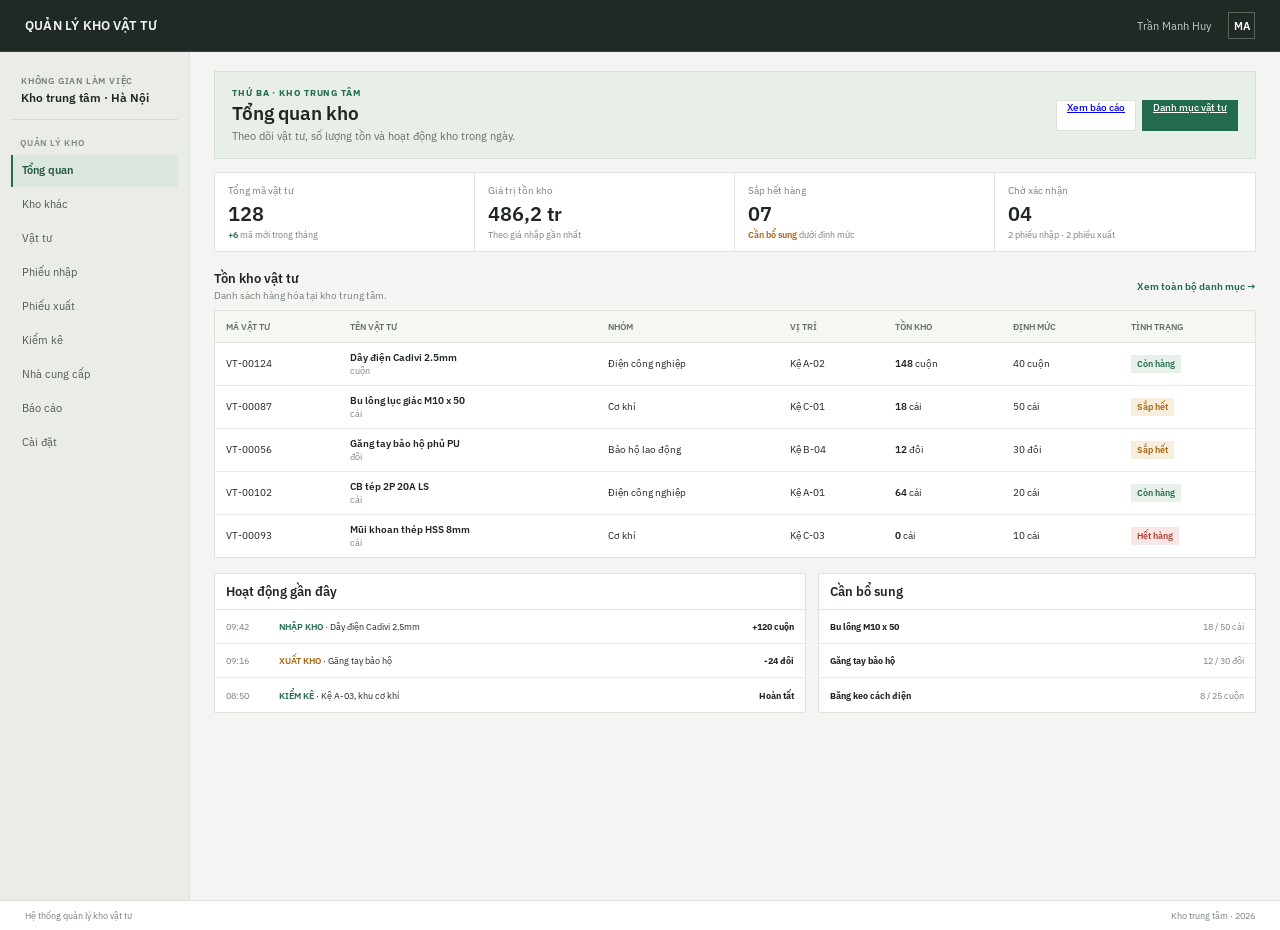
==== index.html @ 77044d99 "Create New Project New project" ====
<!doctype html>
<html lang="vi">
  <head>
    <meta charset="utf-8" />
    <meta name="viewport" content="width=device-width, initial-scale=1" />
    <title>Tổng quan kho vật tư</title>
    <link rel="preconnect" href="https://fonts.googleapis.com" />
    <link rel="preconnect" href="https://fonts.gstatic.com" crossorigin />
    <link
      href="https://fonts.googleapis.com/css2?family=IBM+Plex+Sans:wght@400;500;600;700&display=swap"
      rel="stylesheet"
    />
    <link rel="stylesheet" href="style.css" />
  </head>
  <body>
    <header class="topbar">
      <div class="brand">
        <span>QUẢN LÝ KHO VẬT TƯ</span>
      </div>
      <div class="top-right">
        <span class="top-date" id="today"></span><span>Trần Manh Huy</span
        ><span class="user">MA</span>
      </div>
    </header>
    <div class="layout">
      <aside class="sidebar">
        <div class="warehouse">
          <div class="label">Không gian làm việc</div>
          <div class="warehouse-name">Kho trung tâm · Hà Nội</div>
        </div>
        <div class="nav-label">Quản lý kho</div>
        <nav class="nav" aria-label="Điều hướng">
          <a class="active" href="index.html">Tổng quan</a>
          <a href="kho.html">Kho khác</a>
          <a href="vat-tu.html">Vật tư</a>
          <a href="phieu-nhap.html">Phiếu nhập</a>
          <a href="phieu-xuat.html">Phiếu xuất</a>
          <a href="kiem-ke.html">Kiểm kê</a>
          <a href="nha-cung-cap.html">Nhà cung cấp</a>
          <a href="bao-cao.html">Báo cáo</a>
          <a href="cai-dat.html">Cài đặt</a>
        </nav>
      </aside>
      <main>
        <section class="banner">
          <div>
            <div class="eyebrow">Thứ Ba · Kho trung tâm</div>
            <h1>Tổng quan kho</h1>
            <p class="subtitle">
              Theo dõi vật tư, số lượng tồn và hoạt động kho trong ngày.
            </p>
          </div>
          <div class="actions">
            <a class="button" href="bao-cao.html">Xem báo cáo</a
            ><a class="button primary" href="vat-tu.html">Danh mục vật tư</a>
          </div>
        </section>
        <section class="metrics">
          <div class="metric">
            <div class="metric-label">Tổng mã vật tư</div>
            <div class="metric-value" id="product-count">128</div>
            <div class="metric-note">
              <span class="up">+6</span> mã mới trong tháng
            </div>
          </div>
          <div class="metric">
            <div class="metric-label">Giá trị tồn kho</div>
            <div class="metric-value">486,2 tr</div>
            <div class="metric-note">Theo giá nhập gần nhất</div>
          </div>
          <div class="metric">
            <div class="metric-label">Sắp hết hàng</div>
            <div class="metric-value" id="low-count">07</div>
            <div class="metric-note">
              <span class="warn">Cần bổ sung</span> dưới định mức
            </div>
          </div>
          <div class="metric">
            <div class="metric-label">Chờ xác nhận</div>
            <div class="metric-value">04</div>
            <div class="metric-note">2 phiếu nhập · 2 phiếu xuất</div>
          </div>
        </section>
        <section>
          <div class="section-head">
            <div>
              <h2>Tồn kho vật tư</h2>
              <div class="caption">Danh sách hàng hóa tại kho trung tâm.</div>
            </div>
            <a class="link" href="vat-tu.html">Xem toàn bộ danh mục →</a>
          </div>
          <div class="table-wrap">
            <table>
              <thead>
                <tr>
                  <th>MÃ VẬT TƯ</th>
                  <th>TÊN VẬT TƯ</th>
                  <th>NHÓM</th>
                  <th>VỊ TRÍ</th>
                  <th>TỒN KHO</th>
                  <th>ĐỊNH MỨC</th>
                  <th>TÌNH TRẠNG</th>
                </tr>
              </thead>
              <tbody>
                <tr>
                  <td>VT-00124</td>
                  <td>
                    <div class="product">Dây điện Cadivi 2.5mm</div>
                    <div class="sku">cuộn</div>
                  </td>
                  <td>Điện công nghiệp</td>
                  <td>Kệ A-02</td>
                  <td><span class="qty">148</span> cuộn</td>
                  <td>40 cuộn</td>
                  <td><span class="status good">Còn hàng</span></td>
                </tr>
                <tr>
                  <td>VT-00087</td>
                  <td>
                    <div class="product">Bu lông lục giác M10 x 50</div>
                    <div class="sku">cái</div>
                  </td>
                  <td>Cơ khí</td>
                  <td>Kệ C-01</td>
                  <td><span class="qty">18</span> cái</td>
                  <td>50 cái</td>
                  <td><span class="status low">Sắp hết</span></td>
                </tr>
                <tr>
                  <td>VT-00056</td>
                  <td>
                    <div class="product">Găng tay bảo hộ phủ PU</div>
                    <div class="sku">đôi</div>
                  </td>
                  <td>Bảo hộ lao động</td>
                  <td>Kệ B-04</td>
                  <td><span class="qty">12</span> đôi</td>
                  <td>30 đôi</td>
                  <td><span class="status low">Sắp hết</span></td>
                </tr>
                <tr>
                  <td>VT-00102</td>
                  <td>
                    <div class="product">CB tép 2P 20A LS</div>
                    <div class="sku">cái</div>
                  </td>
                  <td>Điện công nghiệp</td>
                  <td>Kệ A-01</td>
                  <td><span class="qty">64</span> cái</td>
                  <td>20 cái</td>
                  <td><span class="status good">Còn hàng</span></td>
                </tr>
                <tr>
                  <td>VT-00093</td>
                  <td>
                    <div class="product">Mũi khoan thép HSS 8mm</div>
                    <div class="sku">cái</div>
                  </td>
                  <td>Cơ khí</td>
                  <td>Kệ C-03</td>
                  <td><span class="qty">0</span> cái</td>
                  <td>10 cái</td>
                  <td><span class="status empty">Hết hàng</span></td>
                </tr>
              </tbody>
            </table>
          </div>
        </section>
        <section class="lower">
          <div class="panel">
            <div class="panel-title"><h2>Hoạt động gần đây</h2></div>
            <div class="activity">
              <span class="time">09:42</span
              ><span
                ><span class="type">NHẬP KHO</span> · Dây điện Cadivi
                2.5mm</span
              ><strong>+120 cuộn</strong>
            </div>
            <div class="activity">
              <span class="time">09:16</span
              ><span
                ><span class="type out">XUẤT KHO</span> · Găng tay bảo hộ</span
              ><strong>-24 đôi</strong>
            </div>
            <div class="activity">
              <span class="time">08:50</span
              ><span
                ><span class="type">KIỂM KÊ</span> · Kệ A-03, khu cơ khí</span
              ><strong>Hoàn tất</strong>
            </div>
          </div>
          <div class="panel">
            <div class="panel-title"><h2>Cần bổ sung</h2></div>
            <div class="stock-line">
              <strong>Bu lông M10 x 50</strong
              ><span class="stock-note">18 / 50 cái</span>
            </div>
            <div class="stock-line">
              <strong>Găng tay bảo hộ</strong
              ><span class="stock-note">12 / 30 đôi</span>
            </div>
            <div class="stock-line">
              <strong>Băng keo cách điện</strong
              ><span class="stock-note">8 / 25 cuộn</span>
            </div>
          </div>
        </section>
      </main>
    </div>
    <footer class="footer">
      <span>Hệ thống quản lý kho vật tư</span><span>Kho trung tâm · 2026</span>
    </footer>
  </body>
</html>
---- style.css ----
:root {
  font-family: "IBM Plex Sans", sans-serif;
  color: #202720;
  background: #f4f5f2;
  font-synthesis: none;
  text-rendering: optimizeLegibility;
  --ink: #202720;
  --muted: #778078;
  --line: #dfe3dc;
  --paper: #fff;
  --green: #236b4d;
  --green-soft: #e7f0e9;
  --amber: #a76613;
  --amber-soft: #f8eedc;
  --red: #ad4138;
  --red-soft: #f7e8e5;
}
* {
  box-sizing: border-box;
}
body {
  margin: 0;
  min-width: 320px;
  min-height: 100vh;
}
button,
input,
select {
  font: inherit;
  color: inherit;
}
button {
  cursor: pointer;
}
.topbar {
  height: 52px;
  display: flex;
  align-items: center;
  justify-content: space-between;
  padding: 0 25px;
  background: #202a24;
  color: #f2f5f1;
  border-bottom: 1px solid #39443d;
}
.brand {
  display: flex;
  align-items: center;
  gap: 9px;
  font-size: 13px;
  font-weight: 600;
  letter-spacing: 0.2px;
}
.top-right {
  display: flex;
  align-items: center;
  gap: 17px;
  color: #c4cdc5;
  font-size: 11px;
}
.user {
  width: 27px;
  height: 27px;
  display: grid;
  place-items: center;
  border: 1px solid #59645b;
  color: #fff;
  font-weight: 600;
}
.layout {
  min-height: calc(100vh - 82px);
  display: grid;
  grid-template-columns: 190px minmax(0, 1fr);
}
.sidebar {
  position: sticky;
  top: 0;
  z-index: 5;
  align-self: start;
  height: calc(100vh - 52px);
  overflow-y: auto;
  padding: 14px 11px;
  background: #e9ece7;
  border-right: 1px solid var(--line);
}
.warehouse {
  padding: 9px 10px 14px;
  border-bottom: 1px solid #d6dcd4;
}
.label {
  color: var(--muted);
  font-size: 9px;
  font-weight: 600;
  letter-spacing: 0.8px;
  text-transform: uppercase;
}
.warehouse-name {
  margin-top: 4px;
  font-size: 12px;
  font-weight: 600;
}
.warehouse-list {
  border: 1px solid var(--line);
  background: var(--paper);
}
.warehouse-list details + details {
  border-top: 1px solid var(--line);
}
.warehouse-list summary {
  display: flex;
  align-items: center;
  justify-content: space-between;
  gap: 12px;
  min-height: 52px;
  padding: 8px 13px;
  cursor: pointer;
  list-style-position: inside;
  font-size: 11px;
  font-weight: 600;
}
.warehouse-list summary:hover {
  background: #f7f8f5;
}
.warehouse-summary {
  display: inline-flex;
  align-items: center;
  gap: 12px;
}
.warehouse-summary small {
  color: var(--muted);
  font-size: 10px;
  font-weight: 400;
}
.warehouse-detail {
  padding: 0 12px 12px;
}
.nav-label {
  margin: 17px 9px 7px;
  color: #828b82;
  font-size: 9px;
  font-weight: 600;
  letter-spacing: 0.8px;
  text-transform: uppercase;
}
.nav {
  display: grid;
  gap: 2px;
}
.nav a {
  height: 32px;
  display: block;
  padding: 8px 9px;
  border-left: 2px solid transparent;
  color: #505950;
  text-decoration: none;
  font-size: 11px;
}
.nav a:hover {
  background: #dfe5de;
}
.nav a.active {
  border-left-color: var(--green);
  background: #dce8dd;
  color: #20593f;
  font-weight: 600;
}
main {
  min-width: 0;
  padding: 19px 24px 25px;
}
.banner {
  display: flex;
  align-items: center;
  justify-content: space-between;
  gap: 15px;
  padding: 15px 17px;
  border: 1px solid #d6e0d5;
  background: #e8efe7;
}
.eyebrow {
  margin-bottom: 3px;
  color: var(--green);
  font-size: 9px;
  font-weight: 700;
  letter-spacing: 0.9px;
  text-transform: uppercase;
}
h1 {
  margin: 0;
  font-size: 19px;
  font-weight: 600;
}
.subtitle {
  margin: 4px 0 0;
  color: #637064;
  font-size: 11px;
}
.actions {
  display: flex;
  gap: 6px;
  flex-shrink: 0;
}
.button {
  height: 31px;
  padding: 0 10px;
  border: 1px solid var(--line);
  background: #fff;
  font-size: 10px;
  font-weight: 500;
}
.button:hover {
  background: #f4f6f2;
}
.button-danger {
  border-color: #e8cfcc;
  background: var(--red-soft);
  color: var(--red);
}
.button-danger:disabled {
  opacity: 0.7;
}
.primary {
  border-color: var(--green);
  background: var(--green);
  color: white;
}
.primary:hover {
  background: #19583e;
}
.metrics {
  display: grid;
  grid-template-columns: repeat(4, minmax(0, 1fr));
  margin: 13px 0 18px;
  border: 1px solid var(--line);
  background: var(--paper);
}
.metric {
  padding: 11px 13px;
  border-right: 1px solid var(--line);
}
.metric:last-child {
  border: 0;
}
.metric-label {
  color: var(--muted);
  font-size: 10px;
}
.metric-value {
  margin-top: 3px;
  font-size: 20px;
  font-weight: 600;
}
.metric-note {
  margin-top: 2px;
  color: var(--muted);
  font-size: 9px;
}
.up {
  color: var(--green);
  font-weight: 600;
}
.warn {
  color: var(--amber);
  font-weight: 600;
}
.section-head {
  display: flex;
  align-items: center;
  justify-content: space-between;
  margin-bottom: 8px;
}
h2 {
  margin: 0;
  font-size: 13px;
  font-weight: 600;
}
.caption {
  margin-top: 2px;
  color: var(--muted);
  font-size: 10px;
}
.link {
  padding: 3px 0;
  border: 0;
  background: none;
  color: var(--green);
  font-size: 10px;
  font-weight: 600;
  text-decoration: none;
}
.filters {
  display: flex;
  align-items: center;
  gap: 6px;
  flex-wrap: wrap;
  margin-bottom: 8px;
}
.field {
  height: 30px;
  min-width: 135px;
  padding: 0 8px;
  border: 1px solid var(--line);
  border-radius: 0;
  background: #fff;
  font-size: 10px;
  outline: none;
}
.field:focus {
  border-color: #6e9a7d;
  box-shadow: 0 0 0 2px var(--green-soft);
}
.search {
  width: 240px;
}
.filter-spacer {
  flex: 1;
}
.result-count {
  color: var(--muted);
  font-size: 10px;
}
.table-wrap {
  overflow: auto;
  border: 1px solid var(--line);
  background: #fff;
}
table {
  width: 100%;
  border-collapse: collapse;
  text-align: left;
  white-space: nowrap;
}
thead {
  background: #f5f7f3;
}
th {
  height: 31px;
  padding: 0 11px;
  border-bottom: 1px solid var(--line);
  color: #697269;
  font-size: 9px;
  font-weight: 600;
}
td {
  height: 43px;
  padding: 0 11px;
  border-bottom: 1px solid #e9ece7;
  font-size: 10px;
}
tbody tr:last-child td {
  border-bottom: 0;
}
tbody tr:hover {
  background: #fafbf9;
}
.product {
  font-weight: 600;
}
.sku {
  margin-top: 1px;
  color: var(--muted);
  font-size: 9px;
}
.qty {
  font-weight: 600;
}
.status {
  display: inline-flex;
  min-height: 18px;
  align-items: center;
  padding: 0 6px;
  font-size: 9px;
  font-weight: 600;
}
.good {
  background: var(--green-soft);
  color: var(--green);
}
.low {
  background: var(--amber-soft);
  color: var(--amber);
}
.empty {
  background: var(--red-soft);
  color: var(--red);
}
.table-footer {
  min-height: 32px;
  display: flex;
  align-items: center;
  justify-content: space-between;
  padding: 0 10px;
  border-top: 1px solid var(--line);
  color: var(--muted);
  font-size: 9px;
}
.pages {
  display: flex;
  gap: 3px;
}
.page {
  width: 22px;
  height: 21px;
  border: 1px solid var(--line);
  background: #fff;
  font-size: 9px;
}
.page.current {
  border-color: var(--green);
  background: var(--green);
  color: #fff;
}
.lower {
  display: grid;
  grid-template-columns: 1.15fr 0.85fr;
  gap: 12px;
  margin-top: 15px;
}
.panel {
  border: 1px solid var(--line);
  background: #fff;
}
.panel-title {
  padding: 9px 11px;
  border-bottom: 1px solid var(--line);
}
.activity,
.stock-line {
  min-height: 34px;
  display: grid;
  align-items: center;
  gap: 8px;
  padding: 0 11px;
  border-bottom: 1px solid #e9ece7;
  font-size: 9px;
}
.activity {
  grid-template-columns: 45px 1fr auto;
}
.stock-line {
  grid-template-columns: 1fr auto;
}
.activity:last-child,
.stock-line:last-child {
  border-bottom: 0;
}
.time,
.stock-note {
  color: var(--muted);
}
.type {
  color: var(--green);
  font-weight: 600;
}
.type.out {
  color: var(--amber);
}
.footer {
  height: 30px;
  display: flex;
  align-items: center;
  justify-content: space-between;
  padding: 0 25px;
  border-top: 1px solid var(--line);
  background: #fff;
  color: var(--muted);
  font-size: 9px;
}
.toast {
  position: fixed;
  right: 17px;
  bottom: 17px;
  z-index: 5;
  padding: 10px 13px;
  background: #202a24;
  color: white;
  font-size: 11px;
  opacity: 0;
  transform: translateY(6px);
  transition: 0.18s;
  pointer-events: none;
}
.toast.show {
  opacity: 1;
  transform: translateY(0);
}
.backdrop {
  position: fixed;
  inset: 0;
  z-index: 10;
  display: none;
  align-items: center;
  justify-content: center;
  padding: 15px;
  background: #16201877;
}
.backdrop.open {
  display: flex;
}
.modal {
  width: min(420px, 100%);
  border: 1px solid var(--line);
  background: #fff;
}
.modal-head {
  display: flex;
  align-items: center;
  justify-content: space-between;
  padding: 12px 15px;
  border-bottom: 1px solid var(--line);
}
.modal-head h2 {
  font-size: 14px;
}
.close {
  width: 25px;
  height: 25px;
  border: 1px solid var(--line);
  background: #fff;
  font-size: 16px;
}
.form {
  display: grid;
  grid-template-columns: 1fr 1fr;
  gap: 10px;
  padding: 14px 15px;
}
.form-field {
  display: grid;
  gap: 4px;
}
.form-field-wide {
  grid-column: 1 / -1;
}
.form-field label {
  color: #5d675e;
  font-size: 9px;
  font-weight: 600;
}
.form-field input,
.form-field select,
.form-field textarea {
  height: 31px;
  width: 100%;
  padding: 0 8px;
  border: 1px solid var(--line);
  border-radius: 0;
  background: #fff;
  font-size: 10px;
  outline: none;
}
.form-field textarea {
  min-height: 72px;
  padding: 8px;
  resize: vertical;
}
.transaction-form {
  margin-bottom: 16px;
}
.form-note {
  margin: 0;
  color: var(--muted);
  font-size: 10px;
}
.form-actions {
  display: flex;
  align-items: center;
  justify-content: space-between;
  gap: 12px;
  padding: 0 15px 12px;
}
.button:disabled {
  cursor: not-allowed;
  opacity: 0.55;
}
.modal-actions {
  display: flex;
  justify-content: flex-end;
  gap: 6px;
  padding: 10px 15px;
  border-top: 1px solid var(--line);
}
@media (max-width: 800px) {
  .layout {
    grid-template-columns: 155px minmax(0, 1fr);
  }
  main {
    padding: 15px;
  }
  .metrics {
    grid-template-columns: 1fr 1fr;
  }
  .metric:nth-child(2) {
    border-right: 0;
  }
  .metric:nth-child(-n + 2) {
    border-bottom: 1px solid var(--line);
  }
  .lower {
    grid-template-columns: 1fr;
  }
}
@media (max-width: 560px) {
  .topbar {
    height: 47px;
    padding: 0 12px;
  }
  .top-right {
    gap: 8px;
  }
  .top-date {
    display: none;
  }
  .layout {
    display: block;
    min-height: calc(100vh - 77px);
  }
  .sidebar {
    height: auto;
    overflow: visible;
    padding: 5px 8px;
    border-right: 0;
    border-bottom: 1px solid var(--line);
  }
  .warehouse,
  .nav-label {
    display: none;
  }
  .nav {
    display: flex;
    overflow: auto;
    gap: 2px;
  }
  .nav a {
    flex: 0 0 auto;
    height: 30px;
    padding: 8px;
    border-left: 0;
    border-bottom: 2px solid transparent;
  }
  .nav a.active {
    border-bottom-color: var(--green);
  }
  main {
    padding: 12px 10px 18px;
  }
  .banner {
    align-items: flex-start;
    padding: 11px;
  }
  .subtitle {
    max-width: 220px;
    line-height: 1.4;
  }
  .actions .button:not(.primary) {
    display: none;
  }
  h1 {
    font-size: 17px;
  }
  .metric {
    padding: 9px;
  }
  .metric-value {
    font-size: 18px;
  }
  .search {
    width: 100%;
    flex: 1 1 100%;
  }
  .field {
    min-width: 0;
    flex: 1;
  }
  .filter-spacer {
    display: none;
  }
  .footer {
    padding: 0 10px;
  }
}
.report-transactions {
  margin-top: 15px;
}
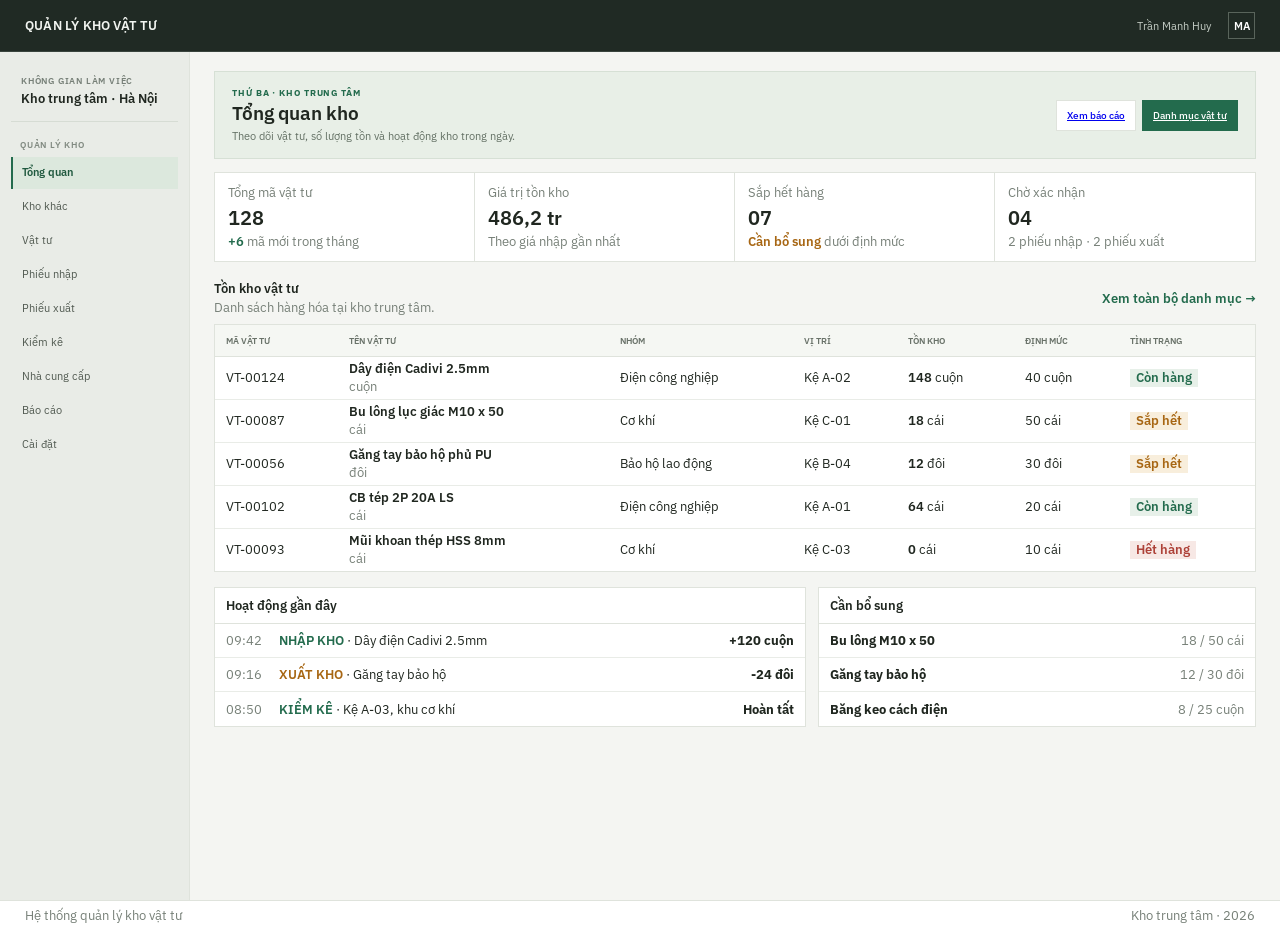
==== commit 95b9bc8c: "new script" ====
--- a/index.html
+++ b/index.html
@@ -11,6 +11,7 @@
       rel="stylesheet"
     />
     <link rel="stylesheet" href="style.css" />
+    <script src="script.js"></script>
   </head>
   <body>
     <header class="topbar">
--- a/style.css
+++ b/style.css
@@ -95,7 +95,7 @@
 }
 .warehouse-name {
   margin-top: 4px;
-  font-size: 12px;
+  font-size: 13px;
   font-weight: 600;
 }
 .warehouse-list {
@@ -176,6 +176,7 @@
   border: 1px solid #d6e0d5;
   background: #e8efe7;
 }
+
 .eyebrow {
   margin-bottom: 3px;
   color: var(--green);
@@ -200,10 +201,14 @@
   flex-shrink: 0;
 }
 .button {
+  display: inline-flex;
+  align-items: center;
+  justify-content: center;
   height: 31px;
   padding: 0 10px;
   border: 1px solid var(--line);
   background: #fff;
+  text-align: center;
   font-size: 10px;
   font-weight: 500;
 }
@@ -242,7 +247,7 @@
 }
 .metric-label {
   color: var(--muted);
-  font-size: 10px;
+  font-size: 13px;
 }
 .metric-value {
   margin-top: 3px;
@@ -252,7 +257,7 @@
 .metric-note {
   margin-top: 2px;
   color: var(--muted);
-  font-size: 9px;
+  font-size: 13px;
 }
 .up {
   color: var(--green);
@@ -276,14 +281,14 @@
 .caption {
   margin-top: 2px;
   color: var(--muted);
-  font-size: 10px;
+  font-size: 13px;
 }
 .link {
   padding: 3px 0;
   border: 0;
   background: none;
   color: var(--green);
-  font-size: 10px;
+  font-size: 13px;
   font-weight: 600;
   text-decoration: none;
 }
@@ -301,7 +306,7 @@
   border: 1px solid var(--line);
   border-radius: 0;
   background: #fff;
-  font-size: 10px;
+  font-size: 13px;
   outline: none;
 }
 .field:focus {
@@ -316,7 +321,7 @@
 }
 .result-count {
   color: var(--muted);
-  font-size: 10px;
+  font-size: 13px;
 }
 .table-wrap {
   overflow: auto;
@@ -344,7 +349,7 @@
   height: 43px;
   padding: 0 11px;
   border-bottom: 1px solid #e9ece7;
-  font-size: 10px;
+  font-size: 13px;
 }
 tbody tr:last-child td {
   border-bottom: 0;
@@ -358,7 +363,7 @@
 .sku {
   margin-top: 1px;
   color: var(--muted);
-  font-size: 9px;
+  font-size: 13px;
 }
 .qty {
   font-weight: 600;
@@ -368,7 +373,7 @@
   min-height: 18px;
   align-items: center;
   padding: 0 6px;
-  font-size: 9px;
+  font-size: 13px;
   font-weight: 600;
 }
 .good {
@@ -391,7 +396,7 @@
   padding: 0 10px;
   border-top: 1px solid var(--line);
   color: var(--muted);
-  font-size: 9px;
+  font-size: 13px;
 }
 .pages {
   display: flex;
@@ -402,7 +407,7 @@
   height: 21px;
   border: 1px solid var(--line);
   background: #fff;
-  font-size: 9px;
+  font-size: 13px;
 }
 .page.current {
   border-color: var(--green);
@@ -431,7 +436,7 @@
   gap: 8px;
   padding: 0 11px;
   border-bottom: 1px solid #e9ece7;
-  font-size: 9px;
+  font-size: 13px;
 }
 .activity {
   grid-template-columns: 45px 1fr auto;
@@ -463,7 +468,7 @@
   border-top: 1px solid var(--line);
   background: #fff;
   color: var(--muted);
-  font-size: 9px;
+  font-size: 13px;
 }
 .toast {
   position: fixed;
@@ -473,7 +478,7 @@
   padding: 10px 13px;
   background: #202a24;
   color: white;
-  font-size: 11px;
+  font-size: 13px;
   opacity: 0;
   transform: translateY(6px);
   transition: 0.18s;
@@ -533,7 +538,7 @@
 }
 .form-field label {
   color: #5d675e;
-  font-size: 9px;
+  font-size: 13px;
   font-weight: 600;
 }
 .form-field input,
@@ -545,7 +550,7 @@
   border: 1px solid var(--line);
   border-radius: 0;
   background: #fff;
-  font-size: 10px;
+  font-size: 13px;
   outline: none;
 }
 .form-field textarea {
@@ -559,7 +564,7 @@
 .form-note {
   margin: 0;
   color: var(--muted);
-  font-size: 10px;
+  font-size: 13px;
 }
 .form-actions {
   display: flex;
@@ -647,6 +652,7 @@
     align-items: flex-start;
     padding: 11px;
   }
+
   .subtitle {
     max-width: 220px;
     line-height: 1.4;
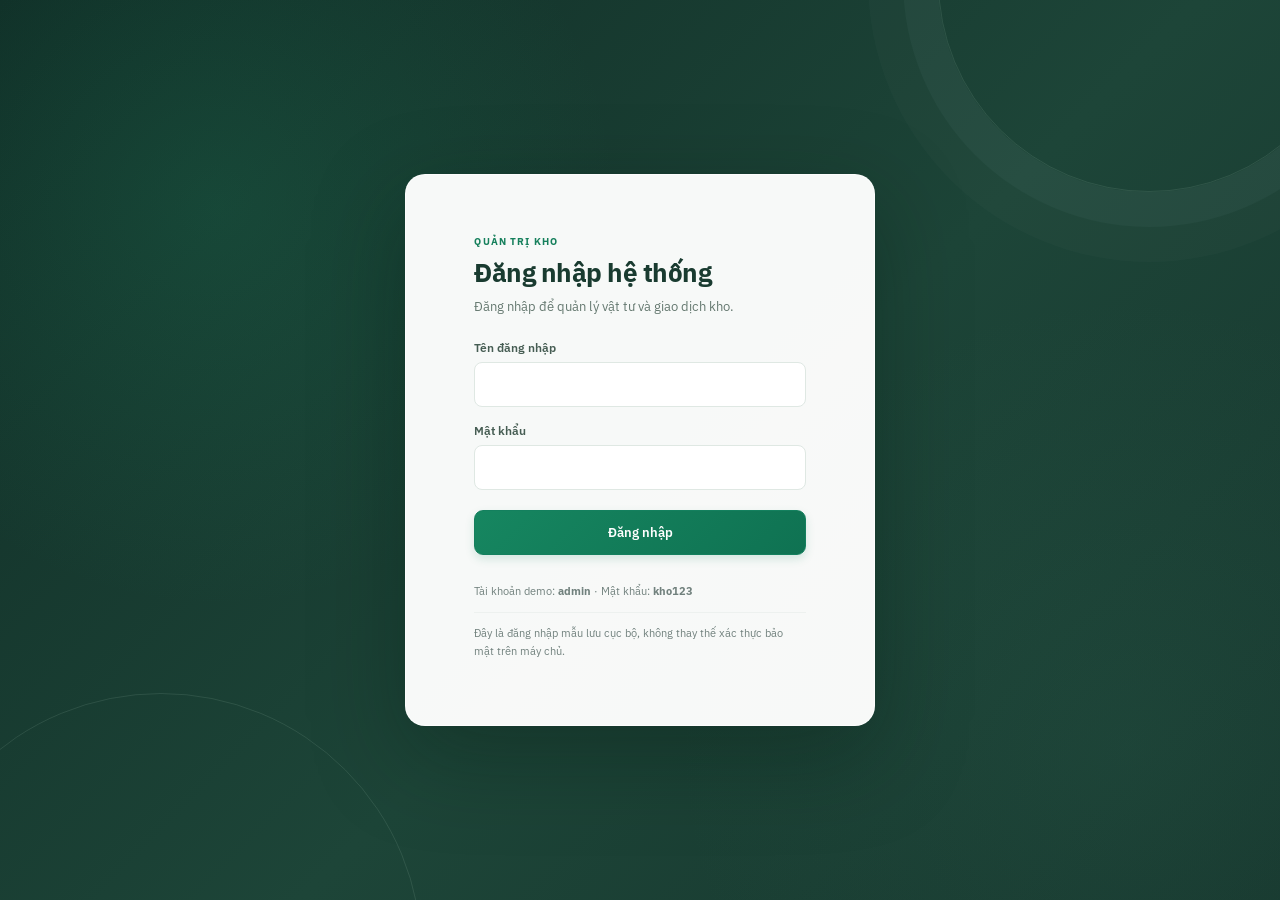
==== commit e4ce1281: "update" ====
--- a/index.html
+++ b/index.html
@@ -59,26 +59,26 @@
         <section class="metrics">
           <div class="metric">
             <div class="metric-label">Tổng mã vật tư</div>
-            <div class="metric-value" id="product-count">128</div>
+            <div class="metric-value" id="dashboard-product-count">128</div>
             <div class="metric-note">
               <span class="up">+6</span> mã mới trong tháng
             </div>
           </div>
           <div class="metric">
             <div class="metric-label">Giá trị tồn kho</div>
-            <div class="metric-value">486,2 tr</div>
+            <div class="metric-value" id="dashboard-stock-value">486,2 tr</div>
             <div class="metric-note">Theo giá nhập gần nhất</div>
           </div>
           <div class="metric">
             <div class="metric-label">Sắp hết hàng</div>
-            <div class="metric-value" id="low-count">07</div>
+            <div class="metric-value" id="dashboard-low-count">07</div>
             <div class="metric-note">
               <span class="warn">Cần bổ sung</span> dưới định mức
             </div>
           </div>
           <div class="metric">
             <div class="metric-label">Chờ xác nhận</div>
-            <div class="metric-value">04</div>
+            <div class="metric-value" id="dashboard-pending-count">04</div>
             <div class="metric-note">2 phiếu nhập · 2 phiếu xuất</div>
           </div>
         </section>
@@ -86,7 +86,7 @@
           <div class="section-head">
             <div>
               <h2>Tồn kho vật tư</h2>
-              <div class="caption">Danh sách hàng hóa tại kho trung tâm.</div>
+              <div class="caption" id="dashboard-inventory-caption">Danh sách hàng hóa tại kho trung tâm.</div>
             </div>
             <a class="link" href="vat-tu.html">Xem toàn bộ danh mục →</a>
           </div>
@@ -103,7 +103,7 @@
                   <th>TÌNH TRẠNG</th>
                 </tr>
               </thead>
-              <tbody>
+              <tbody id="dashboard-inventory-list">
                 <tr>
                   <td>VT-00124</td>
                   <td>
@@ -210,7 +210,7 @@
       </main>
     </div>
     <footer class="footer">
-      <span>Hệ thống quản lý kho vật tư</span><span>Kho trung tâm · 2026</span>
+      <span>Hệ thống quản lý kho vật tư</span><span id="dashboard-footer-warehouse">Kho trung tâm · 2026</span>
     </footer>
   </body>
 </html>
--- a/style.css
+++ b/style.css
@@ -176,6 +176,33 @@
   border: 1px solid #d6e0d5;
   background: #e8efe7;
 }
+.stocktake-banner {
+  flex-wrap: wrap;
+  gap: 14px 24px;
+}
+.stocktake-banner-copy {
+  flex: 1 1 220px;
+  min-width: 0;
+}
+.stocktake-banner .subtitle {
+  max-width: none;
+}
+.stocktake-banner-actions {
+  flex: 0 1 auto;
+  flex-wrap: wrap;
+  justify-content: flex-end;
+  gap: 8px;
+}
+.stocktake-banner-actions .button {
+  min-height: 36px;
+  padding: 0 12px;
+  color: var(--ink);
+  font-size: 12px;
+  text-decoration: none;
+}
+.stocktake-banner-actions .button.primary {
+  color: #fff;
+}
 
 .eyebrow {
   margin-bottom: 3px;
@@ -215,6 +242,31 @@
 .button:hover {
   background: #f4f6f2;
 }
+.row-actions {
+  display: flex;
+  align-items: center;
+  gap: 5px;
+}
+.stocktake-detail {
+  margin-top: 14px;
+}
+.stocktake-detail-title,
+.stocktake-detail-actions {
+  display: flex;
+  align-items: center;
+  justify-content: space-between;
+  gap: 12px;
+}
+.stocktake-detail-title .form-note {
+  margin: 3px 0 0;
+}
+.stocktake-detail-actions {
+  padding: 10px 12px;
+  border-top: 1px solid var(--line);
+}
+.stocktake-count-input {
+  width: 120px;
+}
 .button-danger {
   border-color: #e8cfcc;
   background: var(--red-soft);
@@ -558,8 +610,63 @@
   padding: 8px;
   resize: vertical;
 }
+.form-actions {
+  display: flex;
+  align-items: center;
+  justify-content: space-between;
+  gap: 10px;
+}
+.login-page {
+  min-height: 100vh;
+  display: grid;
+  place-items: center;
+  padding: 20px;
+  background: #f4f5f2;
+}
+.login-card {
+  width: min(440px, 100%);
+  border: 1px solid var(--line);
+  background: var(--paper);
+}
+.login-card > .eyebrow,
+.login-card > h1,
+.login-card > .subtitle,
+.login-note {
+  margin-right: 18px;
+  margin-left: 18px;
+}
+.login-card > .eyebrow {
+  margin-top: 20px;
+}
+.login-card > h1 {
+  font-size: 22px;
+}
+.login-form {
+  grid-template-columns: 1fr;
+}
+.login-form .button {
+  width: 100%;
+}
+.login-error {
+  margin: 0;
+  color: var(--red);
+  font-size: 13px;
+}
+.login-note {
+  color: var(--muted);
+  font-size: 12px;
+}
+[hidden] {
+  display: none !important;
+}
 .transaction-form {
   margin-bottom: 16px;
+}
+.transaction-form > .panel-title {
+  display: flex;
+  align-items: center;
+  justify-content: space-between;
+  gap: 12px;
 }
 .form-note {
   margin: 0;
@@ -573,6 +680,71 @@
   gap: 12px;
   padding: 0 15px 12px;
 }
+.document-heading {
+  display: flex;
+  align-items: flex-start;
+  justify-content: space-between;
+  gap: 16px;
+  padding: 4px 0 13px;
+  border-bottom: 1px solid #aeb8ad;
+}
+.document-organization {
+  font-size: 13px;
+  font-weight: 700;
+  letter-spacing: 0.3px;
+}
+.document-warehouse {
+  margin-top: 4px;
+  color: var(--muted);
+  font-size: 12px;
+}
+.document-title {
+  min-width: 190px;
+  text-align: center;
+}
+.document-title h3 {
+  margin: 0;
+  font-size: 17px;
+  letter-spacing: 0.6px;
+}
+.document-title span {
+  display: block;
+  margin-top: 4px;
+  color: var(--muted);
+  font-size: 11px;
+}
+.document-items-detail td {
+  padding: 10px 14px;
+  background: #f7f8f5;
+  color: #505950;
+  font-size: 13px;
+}
+.document-items-detail ol {
+  display: grid;
+  gap: 4px;
+  margin: 0;
+  padding-left: 22px;
+}
+.document-items-note {
+  margin: 0 0 7px;
+  color: var(--amber);
+  font-size: 11px;
+  font-weight: 600;
+}
+.voucher-item-count {
+  margin-bottom: 4px;
+  color: #505950;
+  font-size: 11px;
+  font-weight: 600;
+}
+.voucher-items-list {
+  display: grid;
+  gap: 3px;
+  margin: 0;
+  padding-left: 18px;
+  color: #505950;
+  font-size: 12px;
+}
 .button:disabled {
   cursor: not-allowed;
   opacity: 0.55;
@@ -660,6 +832,9 @@
   .actions .button:not(.primary) {
     display: none;
   }
+  .stocktake-banner-actions .button:not(.primary) {
+    display: inline-flex;
+  }
   h1 {
     font-size: 17px;
   }
@@ -683,7 +858,1281 @@
   .footer {
     padding: 0 10px;
   }
+  .document-heading {
+    flex-direction: column;
+    gap: 10px;
+  }
+  .document-title {
+    min-width: 0;
+    width: 100%;
+    text-align: left;
+  }
+}
+@page {
+  size: A4 portrait;
+  margin: 14mm;
+}
+@media print {
+  body {
+    min-width: 0;
+    background: #fff;
+    color: #000;
+  }
+  .topbar,
+  .sidebar,
+  .footer,
+  main > :not(.transaction-form),
+  .transaction-form > .panel-title,
+  .form-actions {
+    display: none !important;
+  }
+  .layout {
+    display: block;
+    min-height: 0;
+  }
+  main {
+    padding: 0;
+  }
+  .transaction-form {
+    margin: 0;
+    border: 0;
+  }
+  .form {
+    gap: 12px 16px;
+    padding: 0;
+  }
+  .form-field label {
+    color: #000;
+  }
+  .form-field input,
+  .form-field select,
+  .form-field textarea {
+    border: 0;
+    border-bottom: 1px solid #777;
+    background: transparent;
+    color: #000;
+    appearance: none;
+  }
+  .form-field textarea {
+    min-height: 90px;
+  }
+  .document-heading {
+    padding-top: 0;
+    border-bottom: 1px solid #333;
+  }
+  .document-warehouse,
+  .document-title span,
+  .signature span {
+    color: #333;
+  }
 }
 .report-transactions {
   margin-top: 15px;
 }
+
+/* Refined warehouse workspace */
+:root {
+  color: #172b26;
+  background: #f3f6f5;
+  --ink: #172b26;
+  --muted: #71817d;
+  --line: #e3ebe8;
+  --paper: #fff;
+  --green: #14805e;
+  --green-soft: #e4f4ed;
+  --amber: #a76613;
+  --amber-soft: #fff4df;
+  --red: #b54747;
+  --red-soft: #fcebea;
+  --shadow-card: 0 8px 26px rgb(27 55 46 / 5%);
+}
+
+body {
+  color: var(--ink);
+  background:
+    radial-gradient(ellipse at 86% 0%, rgb(221 240 232 / 38%), transparent 32rem),
+    #f3f6f5;
+}
+
+.topbar {
+  position: relative;
+  z-index: 6;
+  height: 64px;
+  padding: 0 30px;
+  background: #102a24;
+  border-bottom: 1px solid rgb(255 255 255 / 8%);
+  box-shadow: 0 4px 18px rgb(13 37 31 / 12%);
+}
+
+.brand {
+  gap: 12px;
+  color: #f5fbf8;
+  font-size: 13px;
+  letter-spacing: 0.7px;
+}
+
+.brand::before {
+  width: 31px;
+  height: 31px;
+  display: grid;
+  place-items: center;
+  border: 1px solid rgb(158 228 195 / 38%);
+  border-radius: 10px;
+  background: linear-gradient(145deg, #24a477, #147154);
+  box-shadow: 0 5px 12px rgb(14 128 91 / 28%);
+  color: #fff;
+  content: "K";
+  font-size: 15px;
+  font-weight: 700;
+}
+
+.top-right {
+  gap: 14px;
+  color: #c4d5ce;
+  font-size: 12px;
+}
+
+.user {
+  width: 34px;
+  height: 34px;
+  border: 1px solid rgb(190 224 207 / 28%);
+  border-radius: 50%;
+  background: #25473c;
+  color: #e9fff3;
+  font-size: 11px;
+}
+
+.layout {
+  min-height: calc(100vh - 94px);
+  grid-template-columns: 238px minmax(0, 1fr);
+}
+
+.sidebar {
+  top: 64px;
+  height: calc(100vh - 64px);
+  padding: 22px 14px;
+  background: #fff;
+  border-right: 1px solid var(--line);
+}
+
+.warehouse {
+  margin: 0 2px 19px;
+  padding: 14px 12px 16px;
+  border: 1px solid #e6eeea;
+  border-radius: 12px;
+  background: linear-gradient(135deg, #f8fbf9, #f0f7f3);
+}
+
+.label,
+.nav-label {
+  color: #82918b;
+  font-size: 10px;
+  letter-spacing: 1px;
+}
+
+.warehouse-name {
+  margin-top: 7px;
+  color: #26443a;
+  font-size: 13px;
+}
+
+.nav-label {
+  margin: 20px 11px 9px;
+}
+
+.nav {
+  gap: 4px;
+}
+
+.nav a {
+  position: relative;
+  height: auto;
+  min-height: 40px;
+  padding: 11px 12px 11px 15px;
+  border: 0;
+  border-radius: 9px;
+  color: #5e706a;
+  font-size: 13px;
+  transition: background-color 180ms ease, color 180ms ease, transform 180ms ease;
+}
+
+.nav a:hover {
+  transform: translateX(2px);
+  background: #f1f7f4;
+  color: #1b7255;
+}
+
+.nav a.active {
+  background: #e8f5ee;
+  color: #126b4d;
+  font-weight: 600;
+}
+
+.nav a.active::before {
+  position: absolute;
+  top: 9px;
+  bottom: 9px;
+  left: 0;
+  width: 3px;
+  border-radius: 0 5px 5px 0;
+  background: #16835f;
+  content: "";
+}
+
+main {
+  padding: 30px clamp(18px, 3vw, 42px) 38px;
+  animation: workspace-enter 460ms ease both;
+}
+
+.banner {
+  position: relative;
+  overflow: hidden;
+  min-height: 130px;
+  padding: 25px 27px;
+  border: 1px solid #dcebe3;
+  border-radius: 16px;
+  background: linear-gradient(112deg, #eaf6ef 0%, #f5faf7 64%, #e8f4ee 100%);
+  box-shadow: var(--shadow-card);
+}
+
+.banner::after {
+  position: absolute;
+  top: -76px;
+  right: 7%;
+  width: 210px;
+  height: 210px;
+  border: 1px solid rgb(20 128 94 / 8%);
+  border-radius: 50%;
+  box-shadow: 0 0 0 24px rgb(20 128 94 / 3%), 0 0 0 48px rgb(20 128 94 / 2%);
+  content: "";
+  pointer-events: none;
+}
+
+.banner > * {
+  position: relative;
+  z-index: 1;
+}
+
+.eyebrow {
+  margin-bottom: 7px;
+  color: #16805c;
+  font-size: 10px;
+  letter-spacing: 1.15px;
+}
+
+h1 {
+  color: #18392e;
+  font-size: clamp(22px, 2vw, 27px);
+  font-weight: 700;
+  letter-spacing: -0.5px;
+}
+
+.subtitle {
+  margin-top: 7px;
+  color: #657970;
+  font-size: 13px;
+  line-height: 1.55;
+}
+
+.actions {
+  gap: 9px;
+}
+
+.button {
+  min-height: 38px;
+  height: auto;
+  padding: 0 14px;
+  border: 1px solid #dce7e2;
+  border-radius: 9px;
+  background: #fff;
+  color: #344b42;
+  font-size: 12px;
+  font-weight: 600;
+  text-decoration: none;
+  transition: transform 160ms ease, box-shadow 160ms ease, border-color 160ms ease, background-color 160ms ease;
+}
+
+.button:hover {
+  transform: translateY(-1px);
+  border-color: #b9d8c8;
+  background: #f9fcfa;
+  box-shadow: 0 5px 13px rgb(25 80 59 / 9%);
+}
+
+.button:active {
+  transform: translateY(0);
+}
+
+.button:focus-visible,
+.nav a:focus-visible,
+.link:focus-visible {
+  outline: 3px solid rgb(20 128 94 / 26%);
+  outline-offset: 2px;
+}
+
+.primary {
+  border-color: #14805e;
+  background: linear-gradient(135deg, #168660, #0f7252);
+  box-shadow: 0 4px 10px rgb(20 128 94 / 16%);
+  color: #fff;
+}
+
+.primary:hover {
+  border-color: #0e684b;
+  background: linear-gradient(135deg, #117b58, #0c6449);
+  color: #fff;
+}
+
+.metrics {
+  gap: 13px;
+  margin: 18px 0 25px;
+  border: 0;
+  background: transparent;
+}
+
+.metric {
+  min-width: 0;
+  padding: 18px 19px;
+  border: 1px solid var(--line);
+  border-radius: 13px;
+  background: var(--paper);
+  box-shadow: var(--shadow-card);
+  transition: transform 180ms ease, box-shadow 180ms ease;
+  animation: card-enter 420ms ease both;
+}
+
+.metric:nth-child(2) {
+  animation-delay: 45ms;
+}
+
+.metric:nth-child(3) {
+  animation-delay: 90ms;
+}
+
+.metric:nth-child(4) {
+  animation-delay: 135ms;
+}
+
+.metric:hover {
+  transform: translateY(-3px);
+  box-shadow: 0 12px 28px rgb(27 55 46 / 9%);
+}
+
+.metric-label {
+  color: #71817b;
+  font-size: 12px;
+  font-weight: 500;
+}
+
+.metric-value {
+  margin-top: 9px;
+  color: #18392e;
+  font-size: clamp(22px, 2vw, 29px);
+  font-weight: 700;
+  letter-spacing: -0.6px;
+}
+
+.metric-note {
+  margin-top: 6px;
+  color: #84918c;
+  font-size: 11px;
+  line-height: 1.5;
+}
+
+.section-head {
+  gap: 14px;
+  margin-bottom: 12px;
+}
+
+h2 {
+  color: #203a31;
+  font-size: 16px;
+  font-weight: 700;
+  letter-spacing: -0.2px;
+}
+
+.caption {
+  margin-top: 5px;
+  color: #7a8983;
+  font-size: 12px;
+  line-height: 1.5;
+}
+
+.link {
+  color: #147d59;
+  font-size: 12px;
+  text-decoration: none;
+}
+
+.table-wrap {
+  overflow: auto;
+  border: 1px solid var(--line);
+  border-radius: 12px;
+  background: #fff;
+  box-shadow: var(--shadow-card);
+}
+
+table {
+  min-width: 660px;
+}
+
+thead {
+  background: #f6f9f7;
+}
+
+th {
+  height: 42px;
+  padding: 0 14px;
+  border-bottom: 1px solid var(--line);
+  color: #788780;
+  font-size: 10px;
+  letter-spacing: 0.45px;
+}
+
+td {
+  height: 53px;
+  padding: 8px 14px;
+  border-bottom: 1px solid #edf1ef;
+  color: #40564c;
+  font-size: 12px;
+}
+
+tbody tr {
+  transition: background-color 150ms ease;
+}
+
+tbody tr:hover {
+  background: #f7fbf8;
+}
+
+.product {
+  color: #29473b;
+  font-size: 12px;
+}
+
+.sku {
+  color: #8a9791;
+  font-size: 11px;
+}
+
+.status {
+  min-height: 23px;
+  padding: 2px 9px;
+  border-radius: 20px;
+  font-size: 10px;
+  font-weight: 600;
+}
+
+.good {
+  background: #e7f5ed;
+  color: #17734f;
+}
+
+.low {
+  background: #fff3dc;
+  color: #9a6416;
+}
+
+.empty {
+  background: #fcebea;
+  color: #ad4141;
+}
+
+.lower {
+  gap: 16px;
+  margin-top: 21px;
+}
+
+.panel {
+  overflow: hidden;
+  border: 1px solid var(--line);
+  border-radius: 13px;
+  background: #fff;
+  box-shadow: var(--shadow-card);
+}
+
+.panel-title {
+  padding: 16px 18px;
+  border-bottom: 1px solid #edf1ef;
+}
+
+.activity,
+.stock-line {
+  min-height: 48px;
+  padding: 7px 17px;
+  border-bottom: 1px solid #edf1ef;
+  color: #465a51;
+  font-size: 12px;
+}
+
+.time,
+.stock-note {
+  color: #87948e;
+  font-size: 11px;
+}
+
+.type {
+  color: #16805c;
+  font-size: 10px;
+}
+
+.form {
+  gap: 15px;
+  padding: 19px;
+}
+
+.form-field {
+  gap: 7px;
+}
+
+.form-field label {
+  color: #465d53;
+  font-size: 12px;
+  font-weight: 600;
+}
+
+.form-field input,
+.form-field select,
+.form-field textarea,
+.field {
+  min-height: 40px;
+  height: auto;
+  padding: 9px 11px;
+  border: 1px solid #dfe8e3;
+  border-radius: 8px;
+  background: #fff;
+  color: #263d33;
+  font-size: 12px;
+  transition: border-color 160ms ease, box-shadow 160ms ease;
+}
+
+.form-field textarea {
+  min-height: 86px;
+}
+
+.form-field input:focus,
+.form-field select:focus,
+.form-field textarea:focus,
+.field:focus {
+  border-color: #63ad8b;
+  box-shadow: 0 0 0 3px rgb(20 128 94 / 12%);
+}
+
+.form-field input::placeholder,
+.form-field textarea::placeholder {
+  color: #a1ada7;
+}
+
+.form-note {
+  color: #82908a;
+  font-size: 11px;
+  line-height: 1.5;
+}
+
+.form-actions {
+  padding: 0 19px 18px;
+}
+
+.transaction-form {
+  margin-bottom: 21px;
+}
+
+.transaction-form > .panel-title {
+  padding: 17px 19px;
+}
+
+.document-heading {
+  border-bottom-color: #e2ebe6;
+}
+
+.document-organization {
+  color: #234537;
+  font-size: 12px;
+}
+
+.document-title h3 {
+  color: #1c4434;
+  font-size: 16px;
+}
+
+.footer {
+  min-height: 42px;
+  height: auto;
+  padding: 10px 30px;
+  border-top: 1px solid var(--line);
+  background: #fff;
+  color: #87948e;
+  font-size: 11px;
+}
+
+.toast {
+  right: 24px;
+  bottom: 24px;
+  padding: 13px 17px;
+  border: 1px solid rgb(255 255 255 / 12%);
+  border-radius: 10px;
+  background: #173a2e;
+  box-shadow: 0 12px 30px rgb(13 37 31 / 20%);
+  font-size: 12px;
+}
+
+.backdrop {
+  background: rgb(16 42 36 / 52%);
+  backdrop-filter: blur(4px);
+}
+
+.modal {
+  overflow: hidden;
+  border: 1px solid var(--line);
+  border-radius: 14px;
+  box-shadow: 0 24px 70px rgb(10 34 27 / 22%);
+  animation: card-enter 220ms ease both;
+}
+
+.modal-head {
+  padding: 16px 19px;
+  background: #f8fbf9;
+}
+
+.login-page {
+  position: relative;
+  overflow: hidden;
+  background:
+    radial-gradient(circle at 17% 23%, rgb(34 153 107 / 18%), transparent 25rem),
+    radial-gradient(circle at 88% 83%, rgb(55 117 95 / 15%), transparent 28rem),
+    linear-gradient(135deg, #102d26, #1d4538 55%, #17372e);
+}
+
+.login-page::before,
+.login-page::after {
+  position: fixed;
+  width: 420px;
+  height: 420px;
+  border: 1px solid rgb(222 255 237 / 10%);
+  border-radius: 50%;
+  content: "";
+  pointer-events: none;
+}
+
+.login-page::before {
+  top: -230px;
+  right: -80px;
+  box-shadow: 0 0 0 35px rgb(222 255 237 / 3%), 0 0 0 70px rgb(222 255 237 / 2%);
+}
+
+.login-page::after {
+  bottom: -315px;
+  left: -100px;
+  width: 520px;
+  height: 520px;
+}
+
+.login-card {
+  position: relative;
+  z-index: 1;
+  width: min(470px, 100%);
+  overflow: hidden;
+  border: 1px solid rgb(255 255 255 / 72%);
+  border-radius: 20px;
+  background: rgb(255 255 255 / 97%);
+  box-shadow: 0 30px 90px rgb(5 26 19 / 34%);
+  animation: card-enter 560ms cubic-bezier(0.2, 0.8, 0.2, 1) both;
+}
+
+.login-card > .eyebrow,
+.login-card > h1,
+.login-card > .subtitle,
+.login-note {
+  margin-right: 30px;
+  margin-left: 30px;
+}
+
+.login-card > .eyebrow {
+  margin-top: 30px;
+  font-size: 10px;
+}
+
+.login-card > h1 {
+  color: #193b30;
+  font-size: 26px;
+}
+
+.login-card > .subtitle {
+  margin-top: 8px;
+}
+
+.login-form {
+  gap: 16px;
+  padding: 23px 30px 18px;
+}
+
+.login-form .form-field input {
+  min-height: 45px;
+}
+
+.login-form .button {
+  min-height: 45px;
+  width: 100%;
+  margin-top: 4px;
+  font-size: 13px;
+}
+
+.login-note {
+  margin-top: 10px;
+  margin-bottom: 12px;
+  font-size: 11px;
+  line-height: 1.6;
+}
+
+.login-note:last-child {
+  margin-bottom: 27px;
+  padding-top: 12px;
+  border-top: 1px solid #edf1ef;
+}
+
+@keyframes workspace-enter {
+  from {
+    opacity: 0;
+    transform: translateY(8px);
+  }
+  to {
+    opacity: 1;
+    transform: translateY(0);
+  }
+}
+
+@keyframes card-enter {
+  from {
+    opacity: 0;
+    transform: translateY(10px);
+  }
+  to {
+    opacity: 1;
+    transform: translateY(0);
+  }
+}
+
+@media (max-width: 1000px) {
+  .layout {
+    grid-template-columns: 205px minmax(0, 1fr);
+  }
+
+  .sidebar {
+    padding-right: 11px;
+    padding-left: 11px;
+  }
+
+  main {
+    padding-right: 22px;
+    padding-left: 22px;
+  }
+}
+
+@media (max-width: 800px) {
+  .layout {
+    grid-template-columns: 178px minmax(0, 1fr);
+  }
+
+  .metric {
+    padding: 15px;
+  }
+
+  .banner {
+    padding: 21px;
+  }
+
+  .actions .button {
+    padding: 0 11px;
+  }
+}
+
+@media (max-width: 560px) {
+  .topbar {
+    height: 56px;
+    padding: 0 14px;
+  }
+
+  .brand {
+    gap: 8px;
+    font-size: 10px;
+  }
+
+  .brand::before {
+    width: 28px;
+    height: 28px;
+  }
+
+  .top-right {
+    gap: 8px;
+    font-size: 10px;
+  }
+
+  .user {
+    width: 29px;
+    height: 29px;
+  }
+
+  .layout {
+    min-height: calc(100vh - 96px);
+  }
+
+  .sidebar {
+    padding: 7px 8px;
+    background: #fff;
+  }
+
+  .nav {
+    gap: 4px;
+    padding-bottom: 2px;
+  }
+
+  .nav a {
+    min-height: 34px;
+    padding: 9px 10px;
+    border-radius: 8px;
+    font-size: 11px;
+  }
+
+  .nav a.active::before {
+    display: none;
+  }
+
+  .nav a.active {
+    border: 0;
+    background: #e8f5ee;
+  }
+
+  main {
+    padding: 14px 12px 24px;
+  }
+
+  .banner {
+    min-height: auto;
+    flex-direction: column;
+    gap: 13px;
+    padding: 19px;
+    border-radius: 13px;
+  }
+
+  .banner::after {
+    right: -100px;
+  }
+
+  h1 {
+    font-size: 22px;
+  }
+
+  .subtitle {
+    max-width: none;
+    font-size: 12px;
+  }
+
+  .actions {
+    flex-wrap: wrap;
+  }
+
+  .actions .button:not(.primary) {
+    display: inline-flex;
+  }
+
+  .stocktake-banner-actions .button:not(.primary) {
+    display: inline-flex;
+  }
+
+  .metrics {
+    gap: 9px;
+    margin: 13px 0 22px;
+  }
+
+  .metric {
+    padding: 13px;
+    border: 1px solid var(--line);
+    border-radius: 11px;
+  }
+
+  .metric-value {
+    font-size: 21px;
+  }
+
+  .metric-label {
+    font-size: 11px;
+    line-height: 1.4;
+  }
+
+  .section-head {
+    align-items: flex-start;
+  }
+
+  .section-head .button,
+  .section-head .link {
+    flex-shrink: 0;
+  }
+
+  .lower {
+    gap: 12px;
+  }
+
+  .form {
+    gap: 13px;
+    padding: 15px;
+  }
+
+  .transaction-form > .panel-title {
+    padding: 15px;
+  }
+
+  .form-actions {
+    align-items: flex-start;
+    padding: 0 15px 15px;
+  }
+
+  .footer {
+    padding: 10px 12px;
+  }
+
+  .login-page {
+    padding: 16px;
+  }
+
+  .login-card {
+    border-radius: 16px;
+  }
+
+  .login-card > .eyebrow,
+  .login-card > h1,
+  .login-card > .subtitle,
+  .login-note {
+    margin-right: 22px;
+    margin-left: 22px;
+  }
+
+  .login-card > .eyebrow {
+    margin-top: 24px;
+  }
+
+  .login-card > h1 {
+    font-size: 23px;
+  }
+
+  .login-form {
+    padding: 20px 22px 14px;
+  }
+
+  .login-note:last-child {
+    margin-bottom: 22px;
+  }
+}
+
+@media (prefers-reduced-motion: reduce) {
+  *,
+  *::before,
+  *::after {
+    scroll-behavior: auto !important;
+    animation-duration: 0.01ms !important;
+    animation-iteration-count: 1 !important;
+    transition-duration: 0.01ms !important;
+  }
+}
+
+.warehouse-switcher {
+  display: block;
+  width: 100%;
+  min-width: 0;
+  min-height: 39px;
+  margin-top: 8px;
+  padding: 8px 25px 8px 10px;
+  overflow: hidden;
+  border: 1px solid #d5e6dc;
+  border-radius: 8px;
+  background-color: #fff;
+  color: #24463a;
+  cursor: pointer;
+  font-size: 11px;
+  font-weight: 600;
+  text-overflow: ellipsis;
+}
+
+.warehouse-switcher:focus-visible {
+  border-color: #63ad8b;
+  outline: 3px solid rgb(20 128 94 / 16%);
+  outline-offset: 1px;
+}
+
+.appearance-settings {
+  margin-top: 16px;
+}
+
+.appearance-settings .form {
+  grid-template-columns: minmax(220px, 360px);
+}
+
+@media screen {
+  :root[data-theme="dark"] {
+    color-scheme: dark;
+    color: #e3eee9;
+    background: #111c19;
+    --ink: #e3eee9;
+    --muted: #9aaca4;
+    --line: #2c4038;
+    --paper: #1b2a25;
+    --green: #64c99b;
+    --green-soft: #203d31;
+    --amber: #e8b65f;
+    --amber-soft: #45371f;
+    --red: #ef8580;
+    --red-soft: #482b2b;
+    --shadow-card: 0 8px 26px rgb(0 0 0 / 15%);
+  }
+
+  :root[data-theme="dark"] body {
+    color: var(--ink);
+    background: radial-gradient(ellipse at 86% 0%, rgb(32 73 57 / 18%), transparent 32rem), #111c19;
+  }
+
+  :root[data-theme="dark"] .topbar {
+    background: #0c1713;
+    border-bottom-color: #263a31;
+  }
+
+  :root[data-theme="dark"] .sidebar,
+  :root[data-theme="dark"] .panel,
+  :root[data-theme="dark"] .table-wrap,
+  :root[data-theme="dark"] .metrics,
+  :root[data-theme="dark"] .metric,
+  :root[data-theme="dark"] .login-card,
+  :root[data-theme="dark"] .modal {
+    border-color: var(--line);
+    background-color: var(--paper);
+    color: var(--ink);
+  }
+
+  :root[data-theme="dark"] .warehouse {
+    border-color: #31483d;
+    background: linear-gradient(135deg, #1d3028, #1a2923);
+  }
+
+  :root[data-theme="dark"] .warehouse-switcher {
+    border-color: #3a5046;
+    background-color: #14211b;
+    color: #e0eee7;
+    color-scheme: dark;
+  }
+
+  :root[data-theme="dark"] .warehouse-name,
+  :root[data-theme="dark"] h1,
+  :root[data-theme="dark"] h2,
+  :root[data-theme="dark"] .metric-value,
+  :root[data-theme="dark"] .product,
+  :root[data-theme="dark"] .document-organization,
+  :root[data-theme="dark"] .document-title h3 {
+    color: #e0eee7;
+  }
+
+  :root[data-theme="dark"] .label,
+  :root[data-theme="dark"] .nav-label,
+  :root[data-theme="dark"] .metric-label,
+  :root[data-theme="dark"] .metric-note,
+  :root[data-theme="dark"] .caption,
+  :root[data-theme="dark"] .subtitle,
+  :root[data-theme="dark"] .form-note,
+  :root[data-theme="dark"] .time,
+  :root[data-theme="dark"] .stock-note,
+  :root[data-theme="dark"] .sku,
+  :root[data-theme="dark"] .document-warehouse,
+  :root[data-theme="dark"] .document-title span {
+    color: #9aaca4;
+  }
+
+  :root[data-theme="dark"] .nav a {
+    color: #afc0b8;
+  }
+
+  :root[data-theme="dark"] .nav a:hover {
+    background: #20352b;
+    color: #b6efd0;
+  }
+
+  :root[data-theme="dark"] .nav a.active {
+    background: #203d31;
+    color: #a7e8c3;
+  }
+
+  :root[data-theme="dark"] .banner {
+    border-color: #2b493a;
+    background: linear-gradient(112deg, #1b3429 0%, #1b2d25 64%, #20372b 100%);
+  }
+
+  :root[data-theme="dark"] .eyebrow,
+  :root[data-theme="dark"] .link,
+  :root[data-theme="dark"] .type {
+    color: #79d6a8;
+  }
+
+  :root[data-theme="dark"] .button,
+  :root[data-theme="dark"] .close {
+    border-color: #3a5046;
+    background: #22332c;
+    color: #d7e6de;
+  }
+
+  :root[data-theme="dark"] .button:hover,
+  :root[data-theme="dark"] .close:hover {
+    border-color: #56876e;
+    background: #2a4035;
+  }
+
+  :root[data-theme="dark"] .button.primary,
+  :root[data-theme="dark"] .button.primary:hover {
+    border-color: #21875d;
+    background: linear-gradient(135deg, #21875d, #176b4a);
+    color: #fff;
+  }
+
+  :root[data-theme="dark"] .form-field label {
+    color: #c4d4cc;
+  }
+
+  :root[data-theme="dark"] .form-field input,
+  :root[data-theme="dark"] .form-field select,
+  :root[data-theme="dark"] .form-field textarea,
+  :root[data-theme="dark"] .field {
+    border-color: #3a5046;
+    background-color: #14211b;
+    color: #e0eee7;
+    color-scheme: dark;
+  }
+
+  :root[data-theme="dark"] .form-field input::placeholder,
+  :root[data-theme="dark"] .form-field textarea::placeholder {
+    color: #84988e;
+  }
+
+  :root[data-theme="dark"] .form-field input:focus,
+  :root[data-theme="dark"] .form-field select:focus,
+  :root[data-theme="dark"] .form-field textarea:focus,
+  :root[data-theme="dark"] .field:focus {
+    border-color: #64c99b;
+    box-shadow: 0 0 0 3px rgb(100 201 155 / 14%);
+  }
+
+  :root[data-theme="dark"] thead,
+  :root[data-theme="dark"] .modal-head,
+  :root[data-theme="dark"] .panel-title {
+    background: #1e3028;
+  }
+
+  :root[data-theme="dark"] th {
+    border-bottom-color: var(--line);
+    color: #a9bbb2;
+  }
+
+  :root[data-theme="dark"] td {
+    border-bottom-color: #2a3c34;
+    color: #c3d2ca;
+  }
+
+  :root[data-theme="dark"] tbody tr:hover {
+    background: #203229;
+  }
+
+  :root[data-theme="dark"] .activity,
+  :root[data-theme="dark"] .stock-line,
+  :root[data-theme="dark"] .panel-title,
+  :root[data-theme="dark"] .form-actions,
+  :root[data-theme="dark"] .document-heading {
+    border-bottom-color: #2d4037;
+  }
+
+  :root[data-theme="dark"] .good {
+    background: #203d31;
+    color: #91e0b5;
+  }
+
+  :root[data-theme="dark"] .low {
+    background: #45371f;
+    color: #f0c879;
+  }
+
+  :root[data-theme="dark"] .empty {
+    background: #482b2b;
+    color: #f19b96;
+  }
+
+  :root[data-theme="dark"] .footer {
+    border-top-color: var(--line);
+    background: #17241e;
+    color: #9aaca4;
+  }
+
+  :root[data-theme="dark"] .toast {
+    border-color: #395247;
+    background: #203d31;
+    color: #e3eee9;
+  }
+
+  :root[data-theme="dark"] .backdrop {
+    background: rgb(3 10 7 / 70%);
+  }
+
+  :root[data-theme="dark"] .login-page {
+    background:
+      radial-gradient(circle at 17% 23%, rgb(34 153 107 / 13%), transparent 25rem),
+      radial-gradient(circle at 88% 83%, rgb(55 117 95 / 12%), transparent 28rem),
+      linear-gradient(135deg, #0b1c16, #153126 55%, #10271e);
+  }
+
+  :root[data-theme="dark"] .login-card {
+    border-color: #344a3f;
+    background: #1b2a25;
+  }
+
+  :root[data-theme="dark"] .login-card > h1 {
+    color: #e0eee7;
+  }
+
+  :root[data-theme="dark"] .login-note:last-child {
+    border-top-color: var(--line);
+  }
+
+  :root[data-theme="dark"] .table-footer,
+  :root[data-theme="dark"] .page {
+    border-color: var(--line);
+    background: #1b2a25;
+    color: #b8c9c0;
+  }
+
+  :root[data-theme="dark"] .page.current {
+    border-color: #21875d;
+    background: #176b4a;
+    color: #fff;
+  }
+
+  :root[data-theme="dark"] .document-items-detail td {
+    background: #1e3028;
+    color: #c3d2ca;
+  }
+
+  :root[data-theme="dark"] .document-items-note {
+    color: #f0c879;
+  }
+}
+
+@media (max-width: 560px) {
+  .warehouse {
+    display: block;
+    margin: 0 0 6px;
+    padding: 5px 7px 7px;
+    border: 0;
+    background: transparent;
+  }
+
+  .warehouse .label {
+    display: block;
+    font-size: 9px;
+  }
+
+  .warehouse-switcher {
+    min-height: 34px;
+    margin-top: 4px;
+  }
+}
